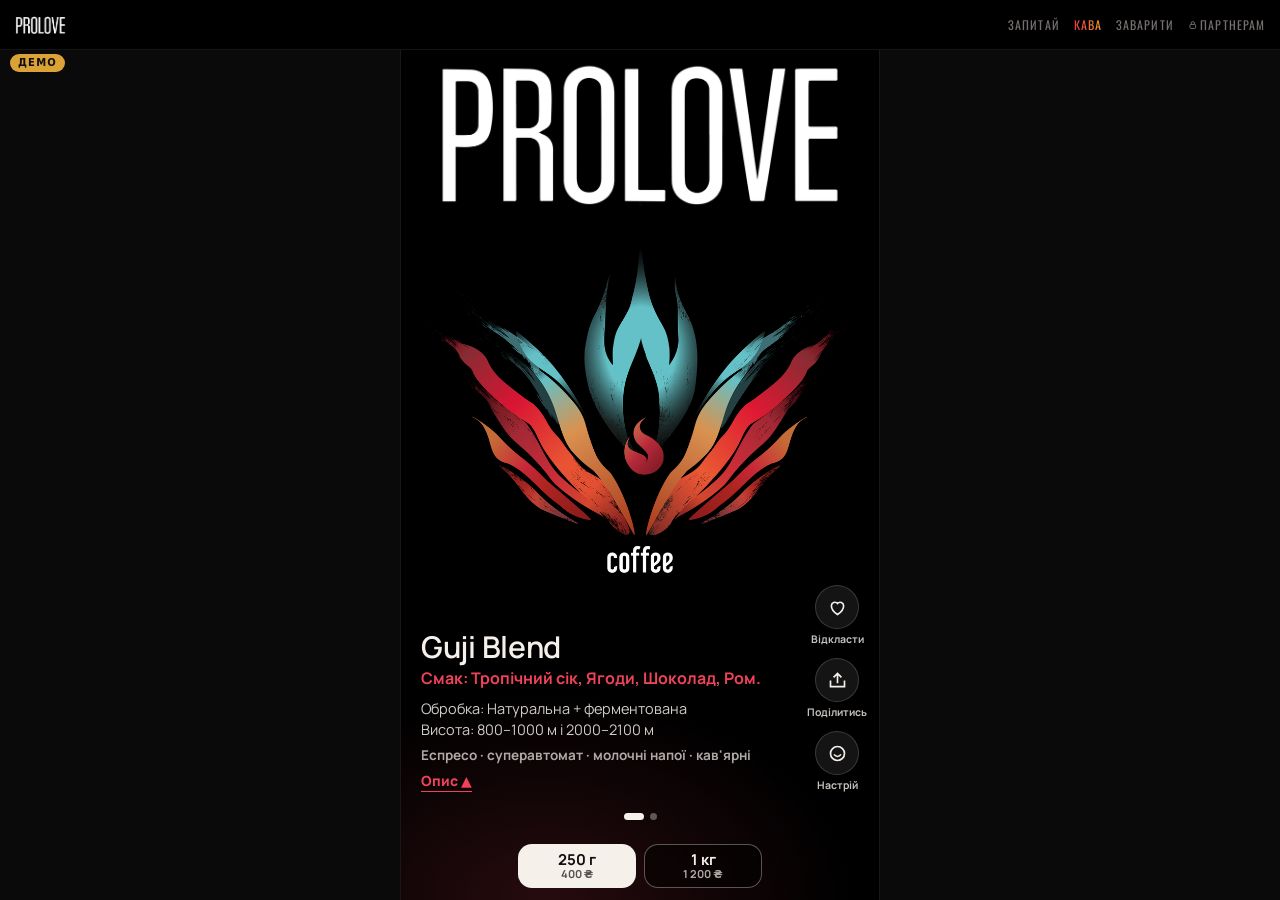
==== index.html @ 5a9ba203 "Політика: розмови Матриці — коротко; !ростер — сигнал ростеру Co-Authored-By: Claude Opus 5.5 <norep" ====
<!doctype html>
<html lang="uk">
<head>
<meta charset="utf-8">
<meta name="viewport" content="width=device-width, initial-scale=1, viewport-fit=cover, interactive-widget=resizes-content">
<meta name="theme-color" content="#000000">
<title>PROLOVE — Кава вогонь</title>
<meta name="description" content="PROLOVE: кава вогонь. Обирай лот за смаком.">
<meta property="og:title" content="PROLOVE — Кава вогонь">
<meta property="og:description" content="Specialty-кава від ростерії PROLOVE: обирай лот за смаком.">
<meta property="og:image" content="img/og.png">
<meta name="twitter:card" content="summary_large_image">
<link rel="icon" href="img/favicon.png">
<link rel="apple-touch-icon" href="img/apple-touch-icon.png">
<link rel="stylesheet" href="base.css?v=mwikqude">
<link rel="stylesheet" href="nav.css?v=mwikqude">
<link rel="stylesheet" href="worlds.css?v=mwikqude">
<link rel="stylesheet" href="app.css?v=mwikqude">
<script src="track.js?v=mwikqude"></script>
<script src="nav.js?v=mwikqude"></script>
</head>
<body class="pl-app">
<!-- Одне меню на всіх світах і сторінках -->
<header class="nav" id="nav">
  <a class="nav-wm" href="info.html" aria-label="Про PROLOVE: контакти і підтримка"><img src="img/wordmark.png" alt="PROLOVE"></a>
  <nav class="nav-tabs" aria-label="Розділи">
    <button type="button" data-w="ask">Запитай</button>
    <button type="button" data-w="kava" aria-current="true">Кава</button>
    <a href="brew.html">Заварити</a>
    <a href="partners.html" ><svg viewBox="0 0 24 24" aria-hidden="true"><rect x="5" y="11" width="14" height="10" rx="2"/><path d="M8 11V8a4 4 0 0 1 8 0v3"/></svg>Партнерам</a>
  </nav>
</header>

<!-- Світи: одна сторінка, гортає сам браузер (scroll-snap), кожен світ рівно на екран і ізольований -->
<main class="worlds" id="worlds">
<section class="world" id="w-ask" data-w="ask" aria-label="Запитай">
<div class="app">
  <canvas id="rain" aria-hidden="true"></canvas>
  <div class="veil" id="veil"></div>
  <div class="term" id="term">
    <form class="ask" id="ask" autocomplete="off">
      <label for="q">Що хочеш відчути?</label>
      <input id="q" name="q" maxlength="300" enterkeyhint="search" placeholder="вишня й шоколад…">
      <button type="submit" aria-label="Знайти">↵</button>
    </form>
    <div class="hint" id="hint"><button type="button">хочу солодку</button><button type="button">ягоди</button><button type="button">шоколад і горіх</button><button type="button">без кислинки</button><button type="button">яскраву кислинку</button><button type="button">для турки</button><button type="button">для гейзера</button><button type="button">для V60</button><button type="button">під капучино</button><button type="button">суперавтомат</button><button type="button">вайб: дощовий вечір</button><button type="button">вайб: ранок у горах</button><button type="button">щось п’янке</button><button type="button">Колумбія</button></div>
    <p class="note">Хочеш живу людину? Напиши <button type="button" class="callr" data-call>!ростер</button> — і ростер приєднається до розмови.</p>
    <div class="out" id="out" aria-live="polite"></div>
  </div>
  <nav class="foot"><a href="info.html">Інфо і контакти</a><a href="brew.html">Як заварити</a><a href="https://instagram.com/prolove_coffee" target="_blank" rel="noopener">Instagram</a></nav>
</div>
</section>
<section class="world" id="w-kava" data-w="kava" aria-label="Кава: стрічка лотів">
<div class="app" id="app">
  <div class="feed" id="feed" aria-label="Стрічка лотів"><div class="loading">Завантажую лоти…</div></div>

  <button class="cartpill" id="cartPill" type="button" hidden>Кошик</button>
  <div class="buy" id="buy">
    <button class="w1" type="button" data-w="250"><b>250 г</b><small id="p250">—</small></button>
    <button class="w2" type="button" data-w="1000"><b>1 кг</b><small id="p1000">—</small></button>
  </div>

  <div class="shade" id="shade"></div>
  <section class="sheet" id="sheet" role="dialog" aria-modal="true" aria-label="Опис лота"></section>
  <div class="toast" id="toast" role="status"></div>
</div>
</section>
</main>

<script type="module" src="demo-shim.js?v=mwikqude"></script>
<script type="module" src="app.js?v=mwikqude"></script>
<script type="module" src="ask.js?v=mwikqude"></script>
<script type="module" src="feed.js?v=mwikqude"></script>
</body>
</html>
---- base.css ----
@font-face{font-family:'Oswald';font-style:normal;font-weight:400;font-display:swap;src:url(fonts/oswald-cyrillic-400-normal.woff2) format('woff2');unicode-range:U+0301,U+0400-045F,U+0490-0491,U+04B0-04B1,U+2116}
@font-face{font-family:'Oswald';font-style:normal;font-weight:400;font-display:swap;src:url(fonts/oswald-latin-400-normal.woff2) format('woff2');unicode-range:U+0000-00FF,U+0131,U+0152-0153,U+02BB-02BC,U+02C6,U+02DA,U+02DC,U+0304,U+0308,U+0329,U+2000-206F,U+20AC,U+2122,U+2191,U+2193,U+2212,U+2215,U+FEFF,U+FFFD}
@font-face{font-family:'Oswald';font-style:normal;font-weight:500;font-display:swap;src:url(fonts/oswald-cyrillic-500-normal.woff2) format('woff2');unicode-range:U+0301,U+0400-045F,U+0490-0491,U+04B0-04B1,U+2116}
@font-face{font-family:'Oswald';font-style:normal;font-weight:500;font-display:swap;src:url(fonts/oswald-latin-500-normal.woff2) format('woff2');unicode-range:U+0000-00FF,U+0131,U+0152-0153,U+02BB-02BC,U+02C6,U+02DA,U+02DC,U+0304,U+0308,U+0329,U+2000-206F,U+20AC,U+2122,U+2191,U+2193,U+2212,U+2215,U+FEFF,U+FFFD}
@font-face{font-family:'Manrope';font-style:normal;font-weight:400;font-display:swap;src:url(fonts/manrope-cyrillic-400-normal.woff2) format('woff2');unicode-range:U+0301,U+0400-045F,U+0490-0491,U+04B0-04B1,U+2116}
@font-face{font-family:'Manrope';font-style:normal;font-weight:400;font-display:swap;src:url(fonts/manrope-latin-400-normal.woff2) format('woff2');unicode-range:U+0000-00FF,U+0131,U+0152-0153,U+02BB-02BC,U+02C6,U+02DA,U+02DC,U+0304,U+0308,U+0329,U+2000-206F,U+20AC,U+2122,U+2191,U+2193,U+2212,U+2215,U+FEFF,U+FFFD}
@font-face{font-family:'Manrope';font-style:normal;font-weight:600;font-display:swap;src:url(fonts/manrope-cyrillic-600-normal.woff2) format('woff2');unicode-range:U+0301,U+0400-045F,U+0490-0491,U+04B0-04B1,U+2116}
@font-face{font-family:'Manrope';font-style:normal;font-weight:600;font-display:swap;src:url(fonts/manrope-latin-600-normal.woff2) format('woff2');unicode-range:U+0000-00FF,U+0131,U+0152-0153,U+02BB-02BC,U+02C6,U+02DA,U+02DC,U+0304,U+0308,U+0329,U+2000-206F,U+20AC,U+2122,U+2191,U+2193,U+2212,U+2215,U+FEFF,U+FFFD}
@font-face{font-family:'Manrope';font-style:normal;font-weight:700;font-display:swap;src:url(fonts/manrope-cyrillic-700-normal.woff2) format('woff2');unicode-range:U+0301,U+0400-045F,U+0490-0491,U+04B0-04B1,U+2116}
@font-face{font-family:'Manrope';font-style:normal;font-weight:700;font-display:swap;src:url(fonts/manrope-latin-700-normal.woff2) format('woff2');unicode-range:U+0000-00FF,U+0131,U+0152-0153,U+02BB-02BC,U+02C6,U+02DA,U+02DC,U+0304,U+0308,U+0329,U+2000-206F,U+20AC,U+2122,U+2191,U+2193,U+2212,U+2215,U+FEFF,U+FFFD}
@font-face{font-family:'Manrope';font-style:normal;font-weight:800;font-display:swap;src:url(fonts/manrope-cyrillic-800-normal.woff2) format('woff2');unicode-range:U+0301,U+0400-045F,U+0490-0491,U+04B0-04B1,U+2116}
@font-face{font-family:'Manrope';font-style:normal;font-weight:800;font-display:swap;src:url(fonts/manrope-latin-800-normal.woff2) format('woff2');unicode-range:U+0000-00FF,U+0131,U+0152-0153,U+02BB-02BC,U+02C6,U+02DA,U+02DC,U+0304,U+0308,U+0329,U+2000-206F,U+20AC,U+2122,U+2191,U+2193,U+2212,U+2215,U+FEFF,U+FFFD}

:root{
  --bg:#000;--bg2:#0B0A0B;--surface:#151213;--surface2:#211C1F;--line:#2E272B;
  --ink:#F6F0EB;--muted:#ADA19C;--teal:#5EC4CC;--teal-ink:#06191B;
  --flame:linear-gradient(100deg,#5EC4CC 0%,#E0393E 55%,#F07A3A 100%);
  --display:'Oswald','Arial Narrow',Impact,sans-serif;
  --body:'Manrope',system-ui,-apple-system,'Segoe UI',Roboto,sans-serif;
  color-scheme:dark;
}
*{box-sizing:border-box}
html,body{margin:0;background:var(--bg);color:var(--ink);font-family:var(--body);-webkit-font-smoothing:antialiased}
button,input,select,textarea{font:inherit;color:inherit}
button{cursor:pointer}
:focus-visible{outline:2px solid var(--teal);outline-offset:2px}
.toast{position:fixed;left:50%;bottom:calc(96px + env(safe-area-inset-bottom,0px));transform:translateX(-50%);z-index:50;background:var(--ink);color:#120D0F;padding:10px 16px;border-radius:12px;font-size:14px;font-weight:600;opacity:0;transition:opacity .2s;pointer-events:none;max-width:calc(100% - 32px);text-align:center}
.toast.on{opacity:1}
@media (prefers-reduced-motion:reduce){*{animation:none!important;transition:none!important;scroll-behavior:auto!important}}

/* свайп тачпадом не повинен вмикати «назад/вперед» браузера — ним гортаємо світи */
html,body{overscroll-behavior-x:none}

/* iPhone: не «роздувати» текст і не збільшувати сторінку при тапі в поле вводу (Safari робить це для шрифтів < 16 px) */
html{-webkit-text-size-adjust:100%;text-size-adjust:100%}
@media (hover:none) and (pointer:coarse){input,textarea,select{font-size:max(16px,1em)!important}}

/* hidden завжди ховає, навіть якщо стиль елемента задає display */
[hidden]{display:none!important}
---- nav.css ----
/* Одне меню PROLOVE на всіх світах і сторінках + переходи між сторінками як в Instagram (нова сторінка виїжджає справа, «назад» — навпаки). */
:root{--navh:calc(env(safe-area-inset-top,0px) + 50px)}
.nav{position:fixed;left:0;right:0;top:0;z-index:100;height:var(--navh);box-sizing:border-box;
  padding:env(safe-area-inset-top,0px) max(8px,env(safe-area-inset-right,0px)) 0 max(14px,env(safe-area-inset-left,0px));
  display:flex;align-items:center;justify-content:space-between;gap:6px;
  background:#000;
  border-bottom:1px solid rgba(255,255,255,.08);font-family:var(--body,'Manrope',system-ui,sans-serif);view-transition-name:pl-nav}
.nav-wm{display:flex;align-items:center;gap:6px;min-width:0;color:#F6F0EB;text-decoration:none}
.nav-wm img{height:18px;width:auto;display:block}
.nav-back{display:flex;align-items:center;justify-content:center;width:34px;height:34px;margin-left:-8px;border-radius:50%;color:#F6F0EB;text-decoration:none;font-size:26px;line-height:1}
.nav-tabs{display:flex;gap:0;flex:0 0 auto}
/* вигляд «вугілля» заданий одразу в CSS, а не скриптом — щоб при заході не блимав старий дизайн */
.nav-tabs a,.nav-tabs button{border:0;background:none;color:#77706F;font:400 clamp(10.5px,3vw,12px)/1 'Oswald','Arial Narrow',sans-serif;letter-spacing:.09em;text-transform:uppercase;
  padding:0 clamp(4px,1.6vw,7px);min-height:44px;gap:3px;text-decoration:none;display:flex;align-items:center;cursor:pointer;white-space:nowrap;-webkit-tap-highlight-color:transparent}
.nav-tabs:not(.coal) [aria-current="true"],.nav-tabs:not(.coal) [aria-current="page"]{color:#F28C28}
.nav-tabs svg{width:.8em;height:.8em;stroke:currentColor;fill:none;stroke-width:2.4}

@view-transition{navigation:auto}
::view-transition-old(root){animation:pl-out .26s cubic-bezier(.4,0,.2,1) both}
::view-transition-new(root){animation:pl-in .3s cubic-bezier(.2,.8,.2,1) both}
html:active-view-transition-type(back)::view-transition-old(root){animation-name:pl-out-back}
html:active-view-transition-type(back)::view-transition-new(root){animation-name:pl-in-back}
@keyframes pl-out{to{transform:translateX(-22%);opacity:.5}}
@keyframes pl-in{from{transform:translateX(100%)}}
@keyframes pl-out-back{to{transform:translateX(100%)}}
@keyframes pl-in-back{from{transform:translateX(-22%);opacity:.5}}
@media (prefers-reduced-motion:reduce){::view-transition-old(root),::view-transition-new(root){animation:none}}

/* Чітка рамка: сторінка рівно на ширину екрана, вбік не тягнеться — лише гортання вгору-вниз */
html,body{max-width:100%;overflow-x:hidden;overscroll-behavior-x:none}
body:not(.pl-app){touch-action:pan-y pinch-zoom}

/* ---------- Меню «вугілля і вогонь»: усі розділи видно, вибраний горить ---------- */
.nav-tabs.coal{display:flex;gap:0;touch-action:none;-webkit-user-select:none;user-select:none;-webkit-touch-callout:none}
.nav-tabs.coal>*{background:none!important;padding:0 clamp(4px,1.6vw,7px);min-height:44px}
.coal .nw{display:inline-flex;align-items:center;gap:3px;font:400 clamp(10.5px,3vw,12px)/1 'Oswald','Arial Narrow',sans-serif;letter-spacing:.09em;text-transform:uppercase;color:#77706F;transition:color .25s}
.coal .nw svg{width:.8em;height:.8em;stroke:#77706F;fill:none;stroke-width:2.4;transition:stroke .25s}
@keyframes pl-burn{0%{background-position:0% 50%}100%{background-position:100% 50%}}
@keyframes pl-heat{0%,100%{filter:drop-shadow(0 0 3px rgba(232,57,74,.35))}50%{filter:drop-shadow(0 0 6px rgba(242,140,40,.45))}}
@keyframes pl-ign{0%{transform:scale(1)}45%{transform:scale(1.14)}100%{transform:scale(1)}}
.coal [aria-current="true"] .nw,.coal [aria-current="page"] .nw,.coal .scrub .nw{
  background:linear-gradient(90deg,#E8394A 0%,#F2603A 28%,#F28C28 52%,#FFD39A 78%,#FFF1DC 100%);background-size:160% 100%;
  -webkit-background-clip:text;background-clip:text;color:transparent;animation:pl-burn 2.2s ease-in-out infinite alternate,pl-heat 1.6s ease-in-out infinite}
.coal [aria-current="true"] .nw svg,.coal [aria-current="page"] .nw svg,.coal .scrub .nw svg{stroke:#F28C28}
/* ведеш пальцем — горить лише слово під пальцем */
.coal.scrubbing>:not(.scrub) .nw{background:none;color:#77706F;animation:none;filter:none}
.coal.scrubbing>:not(.scrub) .nw svg{stroke:#77706F}
.coal .ign .nw{animation:pl-burn 2.2s ease-in-out infinite alternate,pl-heat 1.6s ease-in-out infinite,pl-ign .2s ease-out}
.coal .ping::after{top:8px;right:2px}
@media (prefers-reduced-motion:reduce){.coal .nw{animation:none!important}}

/* свайп на окремих сторінках: сторінка ледь тягнеться за пальцем */
body:not(.pl-app)>:not(.nav):not(script){transition:transform .22s cubic-bezier(.2,.8,.2,1)}
body.pl-drag:not(.pl-app)>:not(.nav):not(script){transform:translate3d(var(--pdx,0),0,0);transition:none}
---- worlds.css ----
/* Згенеровано scripts/scope_css.py зі стилів стрічки й Матриці — кожен світ ізольований своїм id. */
/* ===== #w-kava (index.html) ===== */
#w-kava{height:100%;overflow:hidden}
#w-kava .app{position:relative;height:100%;max-width:480px;margin:0 auto;background:var(--bg);overflow:hidden}
@media (min-width:600px){#w-kava{background:#0B0A0B}
#w-kava .app{border-left:1px solid #1a1718;border-right:1px solid #1a1718}}
#w-kava .feed{height:100%;overflow-y:auto;scroll-snap-type:y mandatory;overscroll-behavior-y:contain;scrollbar-width:none}
#w-kava .feed::-webkit-scrollbar,#w-kava .pager::-webkit-scrollbar{display:none}
#w-kava .lot{height:100%;scroll-snap-align:start;scroll-snap-stop:always;position:relative}
#w-kava .pager{height:100%;display:flex;overflow-x:auto;scroll-snap-type:x mandatory;overscroll-behavior-x:contain;scrollbar-width:none}
#w-kava .page{flex:0 0 100%;height:100%;scroll-snap-align:start;position:relative;overflow:hidden}
#w-kava .app{--buyh:calc(62px + env(safe-area-inset-bottom,0px))}
#w-kava .pack{background:#000;display:flex;flex-direction:column;padding:calc(env(safe-area-inset-top,0px) + 3.5%) 0 calc(var(--buyh) + 46px)}
#w-kava .pack .wm{flex:0 0 auto;margin:0 5%}
#w-kava .pack .lg{flex:1 1 auto;min-height:70px;position:relative;margin:1.5% 2% 3%}
#w-kava .pack .lg img{position:absolute;inset:0;width:100%;height:100%;object-fit:contain}
#w-kava .pack img{width:100%;display:block;pointer-events:none;user-select:none}
#w-kava .pack .topzone{position:absolute;left:0;right:0;top:0;height:calc(env(safe-area-inset-top,0px) + 44px);background:none;border:0;z-index:4}
#w-kava .label{flex:0 0 auto;position:relative;margin:0 80px 0 20px;z-index:3;background:none;border:0;padding:0;text-align:left;color:var(--ink)}
#w-kava .pack{background:radial-gradient(90% 32% at 30% 100%,color-mix(in srgb,var(--lotc) 16%,transparent),transparent 72%),#000}
#w-kava .label .mine{display:inline-block;margin-bottom:6px;padding:3px 9px;border-radius:999px;font:700 11.5px/1.2 var(--body);letter-spacing:.04em;text-transform:uppercase;color:#000;background:var(--lotc)}
#w-kava .label .mine[hidden]{display:none}
#w-kava .label .n{font-size:clamp(22px,6.8vw,30px);font-weight:600;line-height:1.1;letter-spacing:-.01em;display:block}
#w-kava .label .t{font-size:clamp(14px,3.9vw,16px);font-weight:700;margin:5px 0 8px;line-height:1.35;display:block}
#w-kava .label .d{font-size:clamp(12.5px,3.5vw,14.5px);line-height:1.45;color:rgba(246,240,235,.85);display:block}
#w-kava .label .m{display:block;margin-top:6px;font-size:clamp(12px,3.3vw,13.5px);font-weight:700;color:rgba(246,240,235,.7)}
#w-kava .label .more{display:inline-block;margin-top:7px;font-weight:800;font-size:14px;border-bottom:1.5px solid currentColor;padding-bottom:1px}
@media (max-height:620px){#w-kava .label .d{display:none}}
#w-kava .rail{position:absolute;right:12px;bottom:calc(var(--buyh) + 46px);display:flex;flex-direction:column;gap:12px;align-items:center;z-index:3}
#w-kava .rail button{background:none;border:0;padding:0;display:flex;flex-direction:column;align-items:center;gap:3px;color:rgba(246,240,235,.8);font-size:10.5px;font-weight:700}
#w-kava .rail .ic{width:44px;height:44px;border-radius:50%;background:rgba(255,255,255,.08);border:1px solid rgba(255,255,255,.16);display:flex;align-items:center;justify-content:center}
#w-kava .rail svg{width:21px;height:21px;stroke:var(--ink);fill:none;stroke-width:1.9}
#w-kava .rail [aria-pressed="true"] svg{fill:#E8394A;stroke:#E8394A}
#w-kava .pop{position:absolute;left:50%;top:38%;width:110px;height:110px;margin-left:-55px;pointer-events:none;opacity:0;z-index:5}
#w-kava .pop.go{animation:pop .7s ease-out}
@keyframes pop{0%{opacity:0;transform:scale(.4)}25%{opacity:1;transform:scale(1.1)}100%{opacity:0;transform:scale(1.3) translateY(-20px)}}
#w-kava .dots{position:absolute;left:0;right:0;bottom:calc(var(--buyh) + 18px);display:flex;justify-content:center;gap:6px;z-index:3;pointer-events:none}
#w-kava .dots b{width:7px;height:7px;border-radius:4px;background:rgba(246,240,235,.35);transition:width .2s}
#w-kava .dots b.on{width:20px;background:var(--ink)}
#w-kava .card{background:radial-gradient(80% 35% at 50% 0%,color-mix(in srgb,var(--lotc) 24%,transparent),transparent 70%),var(--bg2);overflow-y:auto;padding:calc(env(safe-area-inset-top,0px) + 64px) 20px calc(var(--buyh) + 40px);display:flex;flex-direction:column;gap:13px}
#w-kava .dh{display:flex;gap:12px;align-items:center}
#w-kava .mini{width:52px;height:70px;border-radius:6px;background:#000;border:1px solid #2a2a2a;display:flex;flex-direction:column;justify-content:center;padding:5px 4px;gap:4px;flex:0 0 auto}
#w-kava .mini img{width:100%}
#w-kava .dh .nm{font-size:22px;font-weight:600;line-height:1.1}
#w-kava .dh .s{font-size:13px;color:var(--muted);margin-top:3px}
#w-kava .chips{display:flex;flex-wrap:wrap;gap:7px}
#w-kava .chip{border-radius:999px;padding:6px 11px;font-weight:800;font-size:14px;border:1px solid currentColor;background:color-mix(in srgb,currentColor 10%,transparent)}
#w-kava .box{background:var(--surface);border:1px solid var(--line);border-radius:18px;padding:13px 15px}
#w-kava .box h4{margin:0 0 10px;font-size:11.5px;letter-spacing:.12em;text-transform:uppercase;color:var(--muted)}
#w-kava .sc{height:10px;border-radius:5px;position:relative;margin:4px 0 8px}
#w-kava .sc i{position:absolute;top:-5px;width:20px;height:20px;border-radius:50%;border:3px solid var(--bg2);transform:translateX(-50%);box-shadow:0 0 0 2px var(--ink)}
#w-kava .scl{display:flex;justify-content:space-between;font-size:11.5px;color:var(--muted)}
#w-kava .cats{display:flex;flex-wrap:wrap;gap:6px;margin-top:10px}
#w-kava .cats span{font-size:12.5px;font-weight:800;border-radius:8px;padding:4px 8px;background:var(--surface2)}
#w-kava .kv{display:grid;grid-template-columns:110px minmax(0,1fr);row-gap:6px;font-size:14px;margin:0}
#w-kava .kv dt{color:var(--muted)}
#w-kava .kv dd{margin:0;font-weight:700}
#w-kava .meth{display:flex;flex-wrap:wrap;gap:6px}
#w-kava .meth span,#w-kava .meth button{font-size:13px;font-weight:800;border-radius:10px;padding:6px 10px;border:1px solid var(--line);background:var(--surface2);color:var(--ink)}
#w-kava .meth .use{border-color:color-mix(in srgb,var(--teal) 55%,transparent);color:var(--teal);background:none}
#w-kava .meth.pick button{cursor:pointer;font-size:14px;padding:9px 12px}
#w-kava .desc-p{font-size:15px;line-height:1.55;color:rgba(246,240,235,.9);margin:0}
#w-kava .buy{position:absolute;left:50%;transform:translateX(-50%);bottom:calc(12px + env(safe-area-inset-bottom,0px));display:flex;gap:8px;z-index:10}
#w-kava .buy button{width:118px;border-radius:14px;min-height:44px;display:flex;flex-direction:column;align-items:center;justify-content:center;line-height:1.1;border:0;padding:4px 8px}
#w-kava .buy .w1{background:var(--ink);color:#120D0F}
#w-kava .buy .w2{background:rgba(0,0,0,.45);border:1.5px solid rgba(246,240,235,.35);color:var(--ink);backdrop-filter:blur(6px)}
#w-kava .buy b{font-size:15px}
#w-kava .buy small{font-size:11px;opacity:.7;font-weight:700}
#w-kava .cartpill{position:absolute;left:14px;bottom:calc(var(--buyh) + 10px);z-index:11;border:0;border-radius:999px;background:var(--flame);color:#120D0F;font-weight:800;padding:7px 13px;font-size:13.5px}
#w-kava .shade{position:absolute;inset:0;z-index:30;background:rgba(0,0,0,.6);opacity:0;pointer-events:none;transition:opacity .2s}
#w-kava .shade.on{opacity:1;pointer-events:auto}
#w-kava .sheet{position:absolute;left:0;right:0;bottom:0;max-height:72%;z-index:31;background:var(--surface);border-radius:26px 26px 0 0;border-top:1px solid var(--line);padding:10px 20px calc(20px + env(safe-area-inset-bottom,0px));display:flex;flex-direction:column;gap:12px;transform:translateY(105%);transition:transform .28s cubic-bezier(.2,.8,.2,1);overflow-y:auto;touch-action:pan-y}
#w-kava .sheet.on{transform:none}
#w-kava .handle{width:44px;height:5px;border-radius:3px;background:#4A4044;margin:0 auto;flex:0 0 auto}
#w-kava .sh-top{display:flex;align-items:center;gap:10px;padding-bottom:12px;border-bottom:1px solid var(--line);position:sticky;top:-10px;background:var(--surface);padding-top:4px;z-index:1}
#w-kava .sh-top .t{flex:1;min-width:0}
#w-kava .sh-top .t b{font-size:20px;font-weight:600;display:block;line-height:1.1}
#w-kava .seg{display:inline-flex;margin-top:8px;background:#000;border:1px solid var(--line);border-radius:999px;padding:3px}
#w-kava .seg button{border:0;background:none;padding:5px 12px;border-radius:999px;font-size:13px;font-weight:800;color:var(--muted)}
#w-kava .seg button.on{background:var(--ink);color:#120D0F}
#w-kava .cta{border:0;border-radius:16px;background:var(--flame);color:#120D0F;font-weight:800;padding:12px 16px;font-size:16px;line-height:1.1;text-align:center}
#w-kava .cta small{display:block;font-size:12px;font-weight:700;opacity:.75}
#w-kava .sheet h5{margin:2px 0 6px;font-size:11.5px;letter-spacing:.12em;text-transform:uppercase;color:var(--muted)}
#w-kava .sheet p{margin:0 0 10px;font-size:15.5px;line-height:1.55;color:rgba(246,240,235,.9)}
#w-kava .row2{display:flex;justify-content:space-between;align-items:center;gap:10px;border-bottom:1px solid var(--line);padding-block:10px;font-size:15px}
#w-kava .row2 button{border:1px solid var(--line);background:none;border-radius:10px;padding:6px 10px}
#w-kava .qty{display:flex;align-items:center;gap:10px}
#w-kava .qty button{width:34px;height:34px;padding:0;font-size:18px;font-weight:800}
#w-kava .checkout{display:flex;flex-direction:column;gap:9px}
#w-kava .checkout input,#w-kava .checkout textarea{background:#000;border:1px solid var(--line);border-radius:12px;padding:12px;font:inherit;font-size:16px;color:var(--ink)}
#w-kava .giftopt{display:flex;align-items:center;gap:8px;border:1px solid var(--line);border-radius:12px;padding:11px 12px;font-weight:700;font-size:14.5px;cursor:pointer}
#w-kava .giftopt b{margin-left:auto;color:#FFD39A;white-space:nowrap}
#w-kava .giftopt:has(input:checked){border-color:#F28C28;background:rgba(242,140,40,.08)}
#w-kava .giftnote{display:none}
#w-kava .giftopt:has(input:checked)+.giftnote{display:block}
#w-kava .payrow{display:flex;gap:8px;align-items:stretch}
#w-kava .ship{display:grid;grid-template-columns:minmax(0,1fr) minmax(0,1fr);gap:8px}
#w-kava .ship label{border:1px solid var(--line);border-radius:12px;padding:10px;font-weight:800;font-size:14px;cursor:pointer}
#w-kava .ship label:has(input:checked){border-color:var(--ink);background:var(--surface2)}
#w-kava .ship input{accent-color:var(--flame);margin:0 6px 0 0}
#w-kava .ship small{display:block;color:var(--muted);font-weight:600;font-size:12px;margin-top:3px}
#w-kava .cityaddr{display:none}
#w-kava .checkout:has(.ship input[value=city]:checked) .cityaddr{display:block}
#w-kava .checkout:has(.ship input[value=city]:checked) .np2,
#w-kava .checkout:has(.ship input[value=city]:checked) .payopt label:has(input[value=cod]){display:none}
#w-kava .payopt{display:grid;grid-template-columns:minmax(0,1fr) minmax(0,1fr);gap:8px;flex:1;min-width:0}
#w-kava .disc10{flex:0 0 74px;display:flex;flex-direction:column;align-items:center;justify-content:center;gap:2px;border:0;border-radius:12px;padding:8px 4px;cursor:pointer;
  background:linear-gradient(140deg,#E8394A,#F2603A 50%,#F28C28);color:#0B0909;font:500 22px/1 'Oswald',sans-serif;text-decoration:none;box-shadow:0 0 18px rgba(242,96,58,.35)}
#w-kava .disc10 small{font:700 10px/1.15 var(--body,'Manrope',sans-serif);text-align:center;opacity:.85}
#w-kava .disc10.won{background:none;border:1.5px solid #F28C28;color:#FFD39A;box-shadow:none}
#w-kava .disc10.dim{background:none;border:1.5px dashed rgba(242,96,58,.6);color:#F2B08A;box-shadow:none;font-size:16px}
#w-kava .payopt label{border:1px solid var(--line);border-radius:12px;padding:10px;font-weight:800;font-size:14px;cursor:pointer}
#w-kava .payopt label:has(input:checked){border-color:var(--ink);background:var(--surface2)}
#w-kava .payopt input{accent-color:var(--flame);margin:0 6px 0 0}
#w-kava .payopt small{display:block;color:var(--muted);font-weight:600;font-size:12px;margin-top:3px}
#w-kava .consent{margin:0;font-size:12px;color:var(--muted);line-height:1.45}
#w-kava .consent a{color:rgba(246,240,235,.8)}
#w-kava .saved{margin:0;color:var(--teal);font-weight:800;font-size:14.5px}
#w-kava .hint-soft{margin:0;font-size:13.5px;color:var(--muted);border-left:2px solid var(--flame);padding-left:10px}
#w-kava .roast-go{display:block;margin:8px 0 4px;padding:11px 14px;border-radius:14px;border:1px solid rgba(242,96,58,.5);background:linear-gradient(100deg,rgba(232,57,74,.16),rgba(242,140,40,.12));color:#FFD39A;font-weight:700;font-size:14.5px;text-decoration:none}
#w-kava .row2 s{opacity:.55}
#w-kava .checkout .msg{color:#F2B33D;font-weight:700;font-size:14px;min-height:18px}
#w-kava .mood{border:1.5px solid currentColor;background:none;border-radius:14px;padding:13px;text-align:left;font-weight:800;font-size:16px}
#w-kava .loading{position:absolute;inset:0;display:flex;align-items:center;justify-content:center;color:var(--muted);font-size:15px}
/* ===== #w-ask (ask.html) ===== */
#w-ask{height:100%;overflow:hidden;background:#000}
#w-ask .app{position:relative;height:100%;max-width:820px;margin:0 auto;overflow:hidden}
#w-ask #rain{position:absolute;inset:0;width:100%;height:100%;display:block}
#w-ask{--mood:var(--teal);--mood2:var(--teal)}
#w-ask[data-mood=sweet]{--mood:#EC6A8C;--mood2:#C2185B}
#w-ask[data-mood=bright]{--mood:#E8DA5A;--mood2:#8CCB5E}
#w-ask[data-mood=deep]{--mood:#C8743F;--mood2:#B3262E}
#w-ask .app::after{content:"";position:absolute;inset:0;z-index:1;pointer-events:none;opacity:0;transition:opacity 1.2s;
  background:radial-gradient(70% 38% at 50% 105%,color-mix(in srgb,var(--mood) 38%,transparent),transparent 70%),radial-gradient(55% 30% at 50% -6%,color-mix(in srgb,var(--mood2) 30%,transparent),transparent 70%)}
#w-ask[data-mood] .app::after{opacity:1}
#w-ask .veil{position:absolute;inset:0;background:radial-gradient(60% 45% at 50% 46%,rgba(0,0,0,.92),rgba(0,0,0,.55) 60%,rgba(0,0,0,.15));pointer-events:none;transition:opacity .6s}
#w-ask .term{position:absolute;left:0;right:0;top:50%;transform:translateY(-58%);z-index:4;padding:0 max(18px,env(safe-area-inset-left,0px));display:flex;flex-direction:column;align-items:center;gap:14px;transition:top .5s,transform .5s}
#w-ask .term.up{top:calc(env(safe-area-inset-top,0px) + 72px);transform:none}
#w-ask .ask{position:relative;width:min(560px,100%)}
#w-ask .ask label{display:block;font-family:var(--display);font-weight:500;text-transform:uppercase;letter-spacing:.06em;font-size:clamp(26px,7vw,40px);line-height:1;text-align:center;margin-bottom:14px;color:var(--ink)}
#w-ask .ask input{width:100%;box-sizing:border-box;background:rgba(0,0,0,.75);border:1.5px solid rgba(94,196,204,.55);border-radius:14px;padding:15px 52px 15px 16px;font:600 17px/1.2 ui-monospace,'SF Mono',Menlo,Consolas,monospace;color:#E9FFFB;caret-color:var(--teal);outline:none;box-shadow:0 0 0 0 rgba(94,196,204,0);transition:box-shadow .3s,border-color .3s}
#w-ask .ask input:focus{border-color:var(--teal);box-shadow:0 0 24px rgba(94,196,204,.25)}
#w-ask[data-mood] .ask input{border-color:color-mix(in srgb,var(--mood) 70%,transparent);caret-color:var(--mood)}
#w-ask[data-mood] .ask input:focus{border-color:var(--mood);box-shadow:0 0 24px color-mix(in srgb,var(--mood) 30%,transparent)}
#w-ask[data-mood] .ask button{background:var(--mood);transition:background .8s}
#w-ask .ask input::placeholder{color:rgba(233,255,251,.38)}
#w-ask .ask button{position:absolute;right:7px;bottom:7px;width:40px;height:40px;border:0;border-radius:10px;background:var(--teal);color:#06292C;font-weight:900;font-size:18px;cursor:pointer}
#w-ask .hint{display:flex;justify-content:flex-start;align-self:stretch;width:100%;max-width:100%;box-sizing:border-box;gap:7px;overflow-x:auto;overscroll-behavior-x:contain;scrollbar-width:none;padding:2px 2px 6px;margin:0 -2px;-webkit-mask-image:linear-gradient(90deg,transparent,#000 14px,#000 calc(100% - 22px),transparent);mask-image:linear-gradient(90deg,transparent,#000 14px,#000 calc(100% - 22px),transparent)}
#w-ask .hint::-webkit-scrollbar{display:none}
#w-ask .hint button{flex:0 0 auto;background:rgba(0,0,0,.6);border:1px solid rgba(94,196,204,.35);border-radius:999px;padding:7px 12px;font:600 13px/1 ui-monospace,'SF Mono',Menlo,Consolas,monospace;color:rgba(233,255,251,.85);cursor:pointer;white-space:nowrap}
#w-ask .hint button:active{background:rgba(94,196,204,.25)}
#w-ask .out{width:min(560px,100%);font:14.5px/1.55 ui-monospace,'SF Mono',Menlo,Consolas,monospace;color:#CFEDEA;max-height:52vh;overflow-y:auto}
#w-ask .out .blk+.blk{border-top:1px dashed rgba(207,237,234,.18);margin-top:12px;padding-top:10px}
#w-ask .out .blk:not(:first-child){opacity:.6}
#w-ask .out .ln{white-space:pre-wrap;word-break:break-word}
#w-ask .out .dim{color:rgba(207,237,234,.5)}
#w-ask .out a.lot{display:block;text-decoration:none;color:inherit;border:1px solid rgba(255,255,255,.12);background:rgba(0,0,0,.72);border-radius:12px;padding:10px 12px;margin:8px 0}
#w-ask[data-mood] .out a.lot{border-left:3px solid var(--mood);box-shadow:-6px 0 18px -10px var(--mood)}
#w-ask[data-mood] .out a.lot .go,#w-ask[data-mood] .cur::after{color:var(--mood)}
#w-ask .hint button.mine{border-color:var(--mood);color:#fff}
#w-ask .out a.lot b{font-family:var(--body);font-size:17px;color:var(--ink)}
#w-ask .out a.lot .go{float:right;color:var(--teal);font-weight:700}
#w-ask .out a.lot small{display:block;color:rgba(207,237,234,.6);margin-top:2px}
#w-ask .cur::after{content:"▍";animation:blink 1s steps(2) infinite;color:var(--teal)}
@keyframes blink{50%{opacity:0}}
#w-ask .foot{position:absolute;left:0;right:0;bottom:0;z-index:4;display:flex;justify-content:center;gap:16px;padding:10px 12px calc(10px + env(safe-area-inset-bottom,0px));font-size:12.5px;padding-top:24px;background:linear-gradient(0deg,#000 58%,rgba(0,0,0,0))}
#w-ask .foot a{color:rgba(246,240,235,.6);text-decoration:none;font-weight:700}
@media (prefers-reduced-motion:reduce){#w-ask .term{transition:none}}
---- app.css ----
/* Світи PROLOVE на одній сторінці: гортає сам браузер, кожен світ рівно на екран і не виходить за свої межі. */
html,body{height:100%;overflow:hidden;overscroll-behavior:none}
.worlds{position:fixed;inset:0;display:flex;overflow:visible;will-change:transform;touch-action:pan-y}
/* contain: paint — усе «fixed» усередині світу (штора, тост, кнопки ваги) прив'язане до свого світу і їде разом із ним */
.world{flex:0 0 100%;width:100%;max-width:100%;height:100%;position:relative;overflow:hidden;contain:layout paint}

/* меню зверху — вміст світів починається під ним */
#w-kava .pack{padding-top:calc(var(--navh) + 2%)}
#w-kava .card{padding-top:calc(var(--navh) + 14px)}
#w-kava .pack .topzone{display:none}
/* пачка ↔ опис гортає app.js за пальцем; браузеру лишаємо тільки вертикаль (стрічка і довгий опис) */
#w-kava .pager{overflow:hidden;scroll-snap-type:none;touch-action:pan-y}
#w-kava .card{overscroll-behavior-y:auto;will-change:transform}
/* підказка «Заварити» за описом */
#w-kava .pull-brew{position:absolute;right:14px;top:50%;z-index:20;display:flex;align-items:center;gap:6px;padding:10px 14px 10px 16px;border-radius:999px;
  background:rgba(0,0,0,.82);border:1px solid rgba(255,255,255,.16);color:#F6F0EB;font:800 15px/1 var(--body,'Manrope',system-ui,sans-serif);opacity:0;pointer-events:none;transform:translate3d(40px,-50%,0)}
#w-kava .pull-brew b{font-size:22px;color:var(--teal,#5EC4CC);line-height:.8}
#w-kava .pull-brew.go{background:linear-gradient(90deg,#5EC4CC,#E8394A 55%,#F28C28);color:#120D0F;border-color:transparent}
#w-kava .pull-brew.go b{color:#120D0F}
#w-ask .term.up{top:calc(var(--navh) + 16px)}

/* спосіб приготування на картці лота — посилання на інструкцію */
#w-kava .meth a.go{font-size:13px;font-weight:800;border-radius:10px;padding:6px 10px;border:1px solid color-mix(in srgb,var(--ink) 30%,transparent);background:var(--surface2);color:var(--ink);text-decoration:none}
#w-kava .meth a.go i{font-style:normal;color:var(--teal)}

/* Матриця як розмова: ШІ, Давид, роздільник між запитами */
#w-ask .note{margin:2px 0 0;text-align:center;font:12px/1.4 ui-monospace,'SF Mono',Menlo,Consolas,monospace;color:rgba(233,255,251,.38)}
#w-ask .term.up .note{margin-top:0}
#w-ask .callr{font:inherit;color:#7FF5E0;background:none;border:0;border-bottom:1px dashed currentColor;padding:0;cursor:pointer}
#w-ask .out .sep{height:1px;margin:10px 0 8px;background:linear-gradient(90deg,transparent,rgba(94,196,204,.35),transparent)}
#w-ask .out .ln.ai{color:#E9FFFB}
#w-ask .out .ln.owner{color:#F2B33D}
#w-ask .out .ln .who{font-weight:800;color:var(--teal)}
#w-ask .out .ln.owner .who{color:#F2B33D}
.nav-tabs .ping{position:relative}
.nav-tabs .ping::after{content:"";position:absolute;top:6px;right:5px;width:8px;height:8px;border-radius:50%;background:#F2B33D;box-shadow:0 0 0 2px #000}
#w-ask .out .ln.ai,#w-ask .out .ln.owner{background:rgba(0,0,0,.78);border-radius:10px;padding:6px 9px;margin:4px 0}
#w-ask .out .ln.owner{border:1px solid rgba(242,179,61,.35)}

/* кошик: місто і відділення Нової пошти поруч */
#w-kava .checkout .np2{display:grid;grid-template-columns:minmax(0,1fr) minmax(0,1fr);gap:8px}
#w-kava .checkout .np2 input{min-width:0}

/* помел у шторі лота: «Зерно | Змолоти» і мапа від дрібного до крупного з образами */
#w-kava .gmap{display:flex;flex-direction:column;gap:6px}
#w-kava .gtabs{display:grid;grid-template-columns:minmax(0,1fr) minmax(0,1fr);border-bottom:1px solid var(--line);margin-bottom:6px}
#w-kava .gtabs button{min-height:44px;border:0;background:none;color:#9A9096;font:800 14px/1 var(--body,'Manrope',sans-serif)}
#w-kava .gtabs button[aria-checked="true"]{color:#fff;box-shadow:inset 0 -2px 0 #E8394A}
#w-kava .gname{text-align:center;min-height:26px;font:500 21px/1.2 'Oswald',sans-serif;letter-spacing:.05em;text-transform:uppercase;color:var(--ink)}
#w-kava .gname.ask{color:#F28C28;font-size:16px}
#w-kava .gsteps{display:grid;grid-template-columns:repeat(8,minmax(0,1fr));transition:opacity .3s}
#w-kava .gmap[data-ground="0"] .gsteps{opacity:.45}
#w-kava .gsteps button{border:0;background:none;padding:0;display:flex;flex-direction:column;align-items:center;gap:10px;min-height:84px;-webkit-tap-highlight-color:transparent}
#w-kava .gsteps svg{width:min(34px,8.5vw);height:min(34px,8.5vw);fill:none;stroke:#6F686A;stroke-width:1.4;stroke-linecap:round;stroke-linejoin:round;transition:stroke .25s,transform .3s cubic-bezier(.2,.8,.2,1)}
#w-kava .gsteps [aria-checked="true"] svg{stroke:#fff;transform:translateY(-3px) scale(1.12)}
#w-kava .gl{position:relative;display:flex;align-items:center;justify-content:center;width:100%;height:22px}
#w-kava .gl .gseg{position:absolute;left:0;right:0;top:50%;height:1.5px;margin-top:-.75px;background:var(--gc);opacity:.45}
#w-kava .gl .dot{position:relative;display:block;width:var(--s);height:var(--s);background:#4A4346;transform:rotate(var(--r));transition:transform .25s cubic-bezier(.2,.8,.2,1),background .25s,box-shadow .25s}
#w-kava .gsteps [aria-checked="true"] .dot{background:var(--gc);box-shadow:0 0 0 5px rgba(0,0,0,.6),0 0 12px var(--gc);transform:rotate(var(--r)) scale(1.4)}
#w-kava .gends{margin-top:-8px;display:flex;justify-content:space-between;font:800 11px/1 var(--body,'Manrope',sans-serif);letter-spacing:.14em;text-transform:uppercase;color:#8C8288}
#w-kava .sheet [data-buy]:disabled{opacity:.45}
#w-kava .sheet p.paused{margin:0;font-size:13.5px;color:#F28C28}
/* «у кошику» на 3 секунди з можливістю змінити */
#w-kava .btoast{position:absolute;left:14px;right:14px;top:calc(var(--navh,50px) + 10px);pointer-events:none;z-index:25;border:1px solid rgba(255,255,255,.14);border-radius:16px;background:rgba(20,16,17,.95);
  padding:12px 14px 14px;text-align:left;color:var(--ink);overflow:hidden;display:flex;flex-direction:column;gap:3px;opacity:0;transform:translateY(-14px);transition:opacity .22s,transform .22s cubic-bezier(.2,.8,.2,1);-webkit-tap-highlight-color:transparent}
#w-kava .btoast.on{opacity:1;transform:none;pointer-events:auto}
#w-kava .btoast b{font:800 15px/1.25 var(--body,'Manrope',sans-serif)}
#w-kava .btoast small{font:600 13px/1.3 var(--body,'Manrope',sans-serif);color:#A59BA0}
#w-kava .btoast i{position:absolute;left:0;right:0;bottom:0;height:3px;background:linear-gradient(90deg,#E8394A,#F28C28,#FFE3B8);transform-origin:left}
#w-kava .btoast.on i{animation:pl-drain 3s linear both}
@keyframes pl-drain{from{transform:scaleX(1)}to{transform:scaleX(0)}}
#w-kava .row2 em.gr{font-style:normal;font-size:12.5px;color:var(--muted)}
#w-kava .row2 em.gr.on{color:var(--teal,#5EC4CC);font-weight:800}

/* шкала вогню на описі: позначки всіх лотів, тягни — гортай лоти за смаком */
#w-kava .sc-hit{padding:12px 0 6px;margin:-8px 0 0;touch-action:none;cursor:ew-resize;-webkit-user-select:none;user-select:none}
#w-kava .sc-tip{margin:6px 0 0;font-size:12px;color:var(--muted)}
#w-kava .fscrub{position:absolute;left:12px;right:12px;z-index:40;padding:14px 16px 12px;border-radius:18px;background:rgba(12,10,11,.92);border:1px solid rgba(255,255,255,.12);
  box-shadow:0 18px 40px rgba(0,0,0,.6);-webkit-backdrop-filter:blur(8px);backdrop-filter:blur(8px);opacity:0;transform:scale(.96);transition:opacity .2s,transform .2s cubic-bezier(.2,.8,.2,1);pointer-events:none}
#w-kava .fscrub.on{opacity:1;transform:none}
#w-kava .fs-lbl{position:relative;display:inline-flex;flex-direction:column;align-items:center;transform:translateX(-50%);white-space:nowrap;margin-bottom:12px;transition:left .12s}
#w-kava .fs-lbl b{font:600 17px/1.15 var(--body,'Manrope',sans-serif);color:var(--ink)}
#w-kava .fs-lbl span{font:700 12.5px/1.3 var(--body,'Manrope',sans-serif);max-width:72vw;overflow:hidden;text-overflow:ellipsis}
#w-kava .fs-bar{position:relative;height:12px;border-radius:6px}
#w-kava .fs-bar b{position:absolute;top:-6px;width:3px;height:24px;margin-left:-1.5px;border-radius:2px;background:rgba(246,240,235,.55);transition:transform .15s,background .15s}
#w-kava .fs-bar b.on{background:var(--c);transform:scaleY(1.35);box-shadow:0 0 10px var(--c)}
#w-kava .fs-th{position:absolute;top:-6px;width:24px;height:24px;margin-left:-12px;border-radius:50%;background:var(--ink);border:3px solid #0C0A0B;box-shadow:0 0 0 2px var(--ink)}
#w-kava .fs-ends{display:flex;justify-content:space-between;margin-top:10px;font-size:11.5px;color:var(--muted)}
#w-kava .sc-ast{border:0;background:none;color:#F28C28;font:800 17px/1 var(--body,'Manrope',sans-serif);padding:8px 10px;margin:-8px -10px -8px -2px;vertical-align:top;-webkit-tap-highlight-color:transparent}
/* примітка до зірочки: зникає сама за 8 с, смужка показує час */
#w-kava .tnote{position:absolute;left:16px;right:16px;z-index:35;display:flex;gap:10px;padding:14px 16px 16px;border-radius:16px;background:#0C0A0B;border:1px solid rgba(242,140,40,.35);
  box-shadow:0 14px 34px rgba(0,0,0,.55);overflow:hidden;opacity:0;transform:translateY(6px);transition:opacity .2s,transform .2s cubic-bezier(.2,.8,.2,1);pointer-events:none}
#w-kava .tnote.on{opacity:1;transform:none;pointer-events:auto}
#w-kava .tnote b{color:#F28C28;font:800 20px/1 var(--body,'Manrope',sans-serif)}
#w-kava .tnote p{margin:0;font-size:13.5px;line-height:1.5;color:rgba(246,240,235,.88)}
#w-kava .tnote i{position:absolute;left:0;right:0;bottom:0;height:2px;background:linear-gradient(90deg,#E8394A,#F28C28,#FFE3B8);transform-origin:left}
#w-kava .tnote.on i{animation:pl-drain 8s linear both}
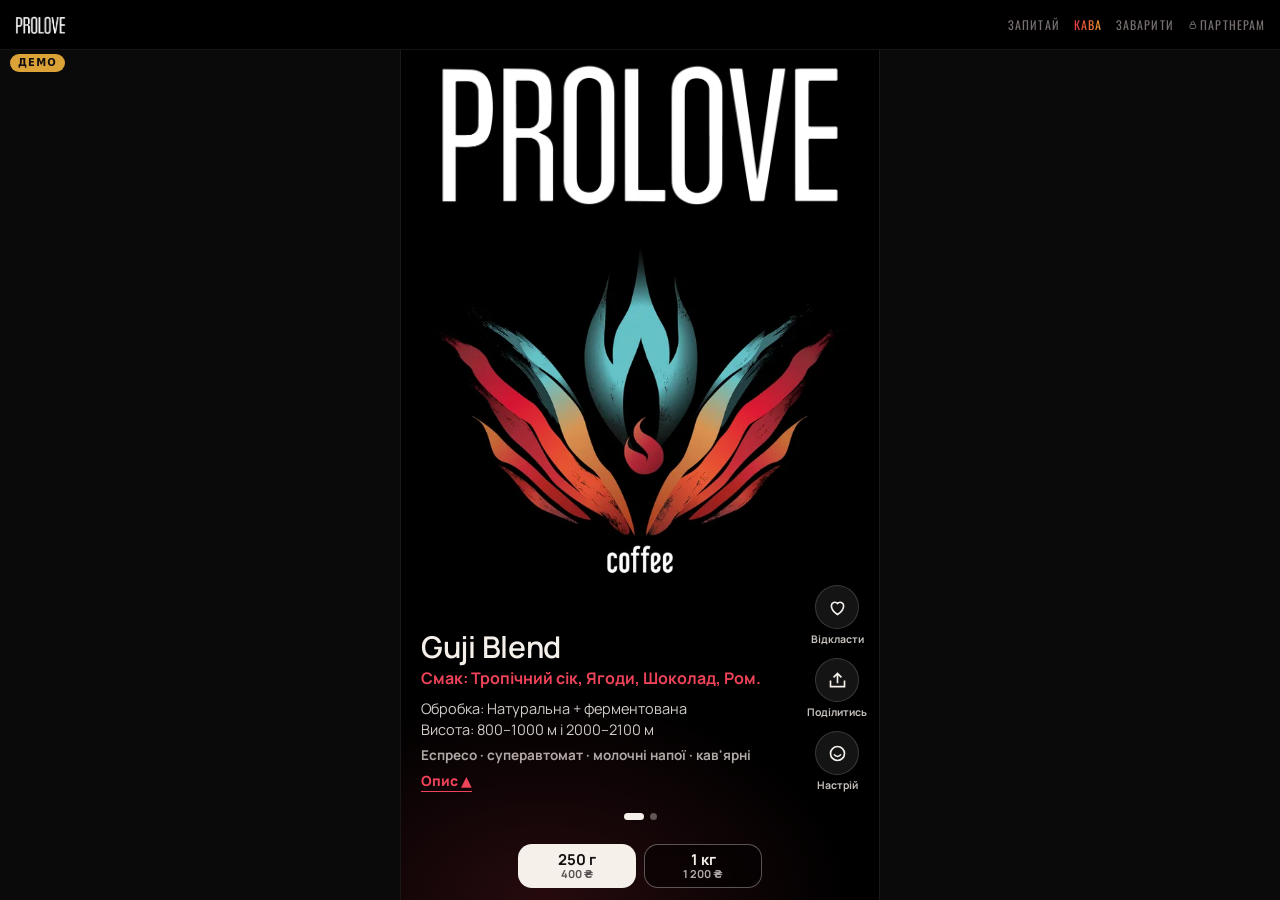
==== commit bc3ee4f9: "Швидкість: логотипи у WebP (−250 КБ), скрипти кешуються назавжди з версією, модулі й шрифти вантажат" ====
--- a/index.html
+++ b/index.html
@@ -12,17 +12,18 @@
 <meta name="twitter:card" content="summary_large_image">
 <link rel="icon" href="img/favicon.png">
 <link rel="apple-touch-icon" href="img/apple-touch-icon.png">
-<link rel="stylesheet" href="base.css?v=mwikqude">
-<link rel="stylesheet" href="nav.css?v=mwikqude">
-<link rel="stylesheet" href="worlds.css?v=mwikqude">
-<link rel="stylesheet" href="app.css?v=mwikqude">
-<script src="track.js?v=mwikqude"></script>
-<script src="nav.js?v=mwikqude"></script>
+<!-- шрифти першого екрана — одразу, щоб текст не перестрибував --><link rel="preload" as="font" type="font/woff2" crossorigin href="fonts/oswald-cyrillic-400-normal.woff2"><link rel="preload" as="font" type="font/woff2" crossorigin href="fonts/oswald-cyrillic-500-normal.woff2"><link rel="preload" as="font" type="font/woff2" crossorigin href="fonts/manrope-cyrillic-400-normal.woff2"><link rel="preload" as="font" type="font/woff2" crossorigin href="fonts/manrope-cyrillic-700-normal.woff2">
+<link rel="stylesheet" href="base.css?v=mwin6g5u">
+<link rel="stylesheet" href="nav.css?v=mwin6g5u">
+<link rel="stylesheet" href="worlds.css?v=mwin6g5u">
+<link rel="stylesheet" href="app.css?v=mwin6g5u">
+<script src="track.js?v=mwin6g5u"></script>
+<script src="nav.js?v=mwin6g5u"></script>
 </head>
 <body class="pl-app">
 <!-- Одне меню на всіх світах і сторінках -->
 <header class="nav" id="nav">
-  <a class="nav-wm" href="info.html" aria-label="Про PROLOVE: контакти і підтримка"><img src="img/wordmark.png" alt="PROLOVE"></a>
+  <a class="nav-wm" href="info.html" aria-label="Про PROLOVE: контакти і підтримка"><img src="img/wordmark.webp" alt="PROLOVE"></a>
   <nav class="nav-tabs" aria-label="Розділи">
     <button type="button" data-w="ask">Запитай</button>
     <button type="button" data-w="kava" aria-current="true">Кава</button>
@@ -67,9 +68,9 @@
 </section>
 </main>
 
-<script type="module" src="demo-shim.js?v=mwikqude"></script>
-<script type="module" src="app.js?v=mwikqude"></script>
-<script type="module" src="ask.js?v=mwikqude"></script>
-<script type="module" src="feed.js?v=mwikqude"></script>
+<script type="module" src="demo-shim.js?v=mwin6g5u"></script>
+<script type="module" src="app.js?v=mwin6g5u"></script>
+<script type="module" src="ask.js?v=mwin6g5u"></script>
+<script type="module" src="feed.js?v=mwin6g5u"></script>
 </body>
 </html>
